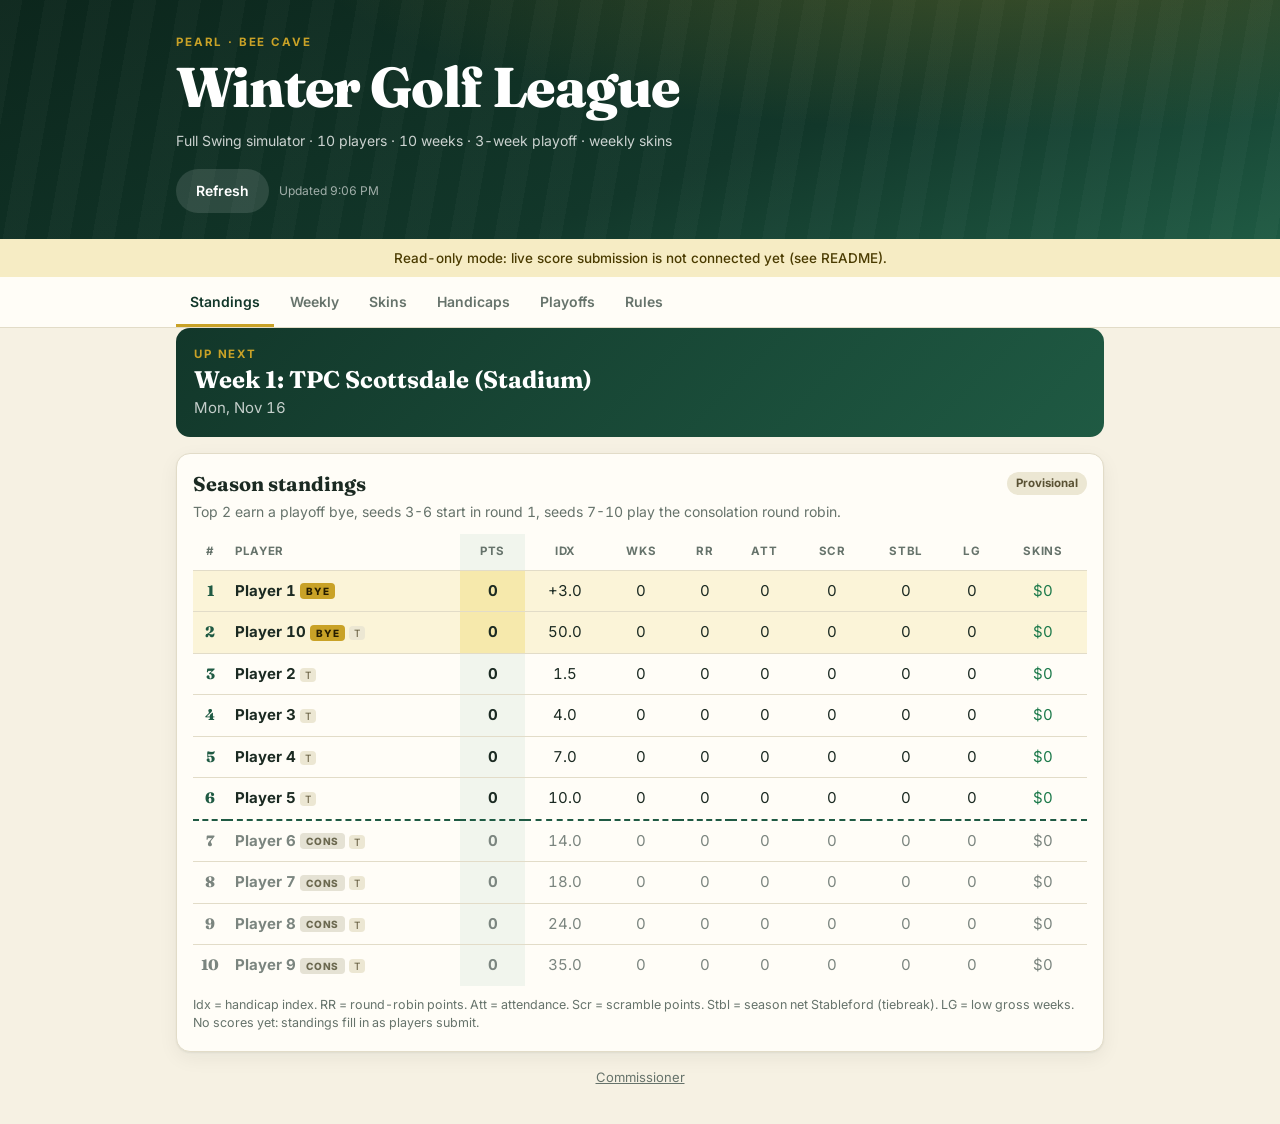
==== index.html @ 29561cce "Pearl Bee Cave Winter Golf League site Live leaderboard, player score submission, commissioner tools" ====
<!doctype html>
<html lang="en">
<head>
<meta charset="utf-8">
<meta name="viewport" content="width=device-width, initial-scale=1, viewport-fit=cover">
<meta name="theme-color" content="#12372a">
<title>Pearl Bee Cave Winter Golf League</title>
<link rel="preconnect" href="https://fonts.googleapis.com">
<link rel="preconnect" href="https://fonts.gstatic.com" crossorigin>
<link href="https://fonts.googleapis.com/css2?family=Fraunces:opsz,wght@9..144,600;9..144,800&family=Inter:wght@400;500;600;700&display=swap" rel="stylesheet">
<link rel="stylesheet" href="style.css">
</head>
<body>
<header class="hero">
  <div class="wrap">
    <div class="eyebrow">Pearl &middot; Bee Cave</div>
    <h1>Winter Golf League</h1>
    <p class="sub">Full Swing simulator &middot; 10 players &middot; 10 weeks &middot; 3-week playoff &middot; weekly skins</p>
    <div class="hero-actions">
      <a class="btn submit-link" href="submit.html" hidden>Submit a score</a>
      <button class="btn ghost" id="refresh" type="button">Refresh</button>
      <span class="stamp" id="stamp"></span>
    </div>
  </div>
</header>
<div class="banner" id="banner" hidden></div>
<nav id="tabs" class="tabs">
  <div class="wrap">
    <a href="#standings" data-tab="standings" class="on">Standings</a>
    <a href="#weekly" data-tab="weekly">Weekly</a>
    <a href="#skins" data-tab="skins">Skins</a>
    <a href="#handicaps" data-tab="handicaps">Handicaps</a>
    <a href="#playoffs" data-tab="playoffs">Playoffs</a>
    <a href="#rules" data-tab="rules">Rules</a>
  </div>
</nav>
<main class="wrap" id="view"><section class="panel"><p class="muted">Loading the leaderboard...</p></section></main>
<footer class="wrap foot">
  <a href="submit.html" class="submit-link" hidden>Submit a score</a>
  <a href="admin.html">Commissioner</a>
</footer>
<script src="config.js"></script>
<script src="engine.js"></script>
<script src="core.js"></script>
<script src="render.js"></script>
<script src="app.js"></script>
</body>
</html>
---- style.css ----
:root {
  --green-950: #0c261c;
  --green-900: #12372a;
  --green-700: #1f5a43;
  --green-500: #3d8a63;
  --green-100: #e3efe6;
  --cream: #f6f1e3;
  --paper: #fffdf7;
  --ink: #1b2a22;
  --muted: #66736b;
  --line: #e2dcc8;
  --gold: #c9a227;
  --gold-soft: #f6ecc4;
  --red: #b83a2e;
  --blue: #2a6f97;
  --pos: #1d7a4b;
  --neg: #b83a2e;
  --radius: 14px;
  --shadow: 0 1px 2px rgba(12, 38, 28, 0.06), 0 6px 20px rgba(12, 38, 28, 0.06);
}
* { box-sizing: border-box; }
html { -webkit-text-size-adjust: 100%; }
body {
  margin: 0;
  background: var(--cream);
  color: var(--ink);
  font: 15px/1.5 Inter, system-ui, -apple-system, 'Segoe UI', Roboto, sans-serif;
  font-variant-numeric: tabular-nums;
}
.wrap { max-width: 960px; margin: 0 auto; padding: 0 16px; }
a { color: var(--green-700); }
h1, h2, h3, h4 { font-family: Fraunces, Georgia, 'Times New Roman', serif; line-height: 1.15; margin: 0; }
h3 { font-size: 20px; }
h4 { font-size: 15px; margin: 18px 0 6px; font-family: Inter, system-ui, sans-serif; text-transform: uppercase; letter-spacing: 0.06em; color: var(--green-700); }
.muted { color: var(--muted); }
.fine { font-size: 12.5px; color: var(--muted); margin: 10px 0 0; }
.eyebrow { text-transform: uppercase; letter-spacing: 0.16em; font-size: 11.5px; font-weight: 700; color: var(--gold); }
[hidden] { display: none !important; }

/* hero */
.hero {
  background:
    radial-gradient(1200px 300px at 80% -20%, rgba(201, 162, 39, 0.25), transparent 60%),
    repeating-linear-gradient(100deg, rgba(255, 255, 255, 0.025) 0 22px, transparent 22px 44px),
    linear-gradient(160deg, var(--green-950), var(--green-900) 60%, var(--green-700));
  color: #fff;
  padding: 34px 0 26px;
}
.hero h1 { font-size: clamp(34px, 8vw, 56px); font-weight: 800; letter-spacing: -0.02em; margin-top: 4px; }
.hero .sub { color: rgba(255, 255, 255, 0.78); margin: 10px 0 18px; font-size: 14px; }
.hero-actions { display: flex; flex-wrap: wrap; gap: 10px; align-items: center; }
.stamp { font-size: 12px; color: rgba(255, 255, 255, 0.6); }
.btn {
  display: inline-block; border: 0; border-radius: 999px; padding: 11px 20px; font: 600 14px Inter, sans-serif;
  background: var(--gold); color: #261d00; text-decoration: none; cursor: pointer; min-height: 44px;
}
.btn:hover { filter: brightness(1.06); }
.btn:disabled { opacity: 0.6; cursor: default; }
.btn.ghost { background: rgba(255, 255, 255, 0.12); color: #fff; }
.btn.dark { background: var(--green-900); color: #fff; }
.btn.small { padding: 7px 14px; min-height: 34px; font-size: 13px; }
.banner { background: var(--gold-soft); color: #4a3b00; text-align: center; padding: 9px 16px; font-size: 13.5px; font-weight: 500; }

/* tabs */
.tabs { position: sticky; top: 0; z-index: 20; background: var(--paper); border-bottom: 1px solid var(--line); }
.tabs .wrap { display: flex; gap: 2px; overflow-x: auto; scrollbar-width: none; }
.tabs a {
  flex: 0 0 auto; padding: 14px 14px 12px; text-decoration: none; color: var(--muted); font-weight: 600; font-size: 14px;
  border-bottom: 3px solid transparent;
}
.tabs a.on { color: var(--green-900); border-bottom-color: var(--gold); }

main { padding-top: 18px; padding-bottom: 28px; }
.panel {
  background: var(--paper); border: 1px solid var(--line); border-radius: var(--radius); box-shadow: var(--shadow);
  padding: 18px 16px; margin-bottom: 16px;
}
.panel-head { display: flex; justify-content: space-between; align-items: center; gap: 10px; flex-wrap: wrap; }
.panel p.muted { margin: 6px 0 12px; font-size: 14px; }
.callout, .champ {
  background: linear-gradient(135deg, var(--green-900), var(--green-700)); color: #fff; border-radius: var(--radius);
  padding: 18px 18px; margin-bottom: 16px; display: flex; justify-content: space-between; align-items: center; gap: 14px; flex-wrap: wrap;
}
.callout h2, .champ h2 { font-size: 24px; margin: 3px 0; }
.callout .muted, .champ .muted { color: rgba(255, 255, 255, 0.75); }
.champ { background: linear-gradient(135deg, #5a4600, var(--gold)); color: #1d1500; display: block; text-align: center; }
.champ .eyebrow { color: #3b2d00; }
.champ h2 { font-size: 36px; }

.tag { display: inline-block; font-size: 11.5px; font-weight: 700; padding: 3px 9px; border-radius: 999px; background: #ece7d3; color: #5a5234; margin-left: 4px; }
.tag.gold { background: var(--gold-soft); color: #6d5400; }
.tag.green { background: var(--green-100); color: var(--green-700); }

/* tables */
.scroll { overflow-x: auto; margin: 0 -4px; padding: 0 4px; -webkit-overflow-scrolling: touch; }
table { border-collapse: collapse; width: 100%; }
.t th, .t td { padding: 9px 8px; text-align: center; white-space: nowrap; border-bottom: 1px solid var(--line); }
.t th { font-size: 11.5px; text-transform: uppercase; letter-spacing: 0.06em; color: var(--muted); font-weight: 700; }
.t .l { text-align: left; }
.t td.rk { font-family: Fraunces, serif; font-weight: 800; color: var(--green-700); width: 34px; }
.t td.pts, .t th.pts { font-weight: 700; background: rgba(61, 138, 99, 0.07); }
.t tr:last-child td { border-bottom: 0; }
.pos { color: var(--pos); } .neg { color: var(--neg); }
.t small { color: var(--muted); font-weight: 400; }
.standings tr.z-bye td { background: #fbf4d8; }
.standings tr.z-bye td.pts { background: #f6e9ac; }
.standings tr.cut td { border-bottom: 2px dashed var(--green-700); }
.standings tr.z-out td { color: #7b857f; }
.zone { font-size: 10px; font-weight: 800; letter-spacing: 0.08em; padding: 2px 6px; border-radius: 4px; vertical-align: middle; }
.zone.bye { background: var(--gold); color: #261d00; }
.zone.out { background: #e5e2d4; color: #6b684f; }
.tie { font-size: 10px; background: #ece7d3; border-radius: 4px; padding: 1px 5px; color: #5a5234; }
.hcp td, .hcp th { padding: 8px 6px; }
.hcp td.muted { color: #b7b9a9; }
tr.gold td { background: #fbf4d8; }

/* course header + chips */
.chips { display: flex; gap: 6px; overflow-x: auto; padding: 2px 2px 12px; scrollbar-width: none; }
.chip {
  flex: 0 0 auto; min-width: 38px; height: 38px; display: grid; place-items: center; border-radius: 10px; text-decoration: none;
  font-weight: 700; color: var(--muted); background: var(--paper); border: 1px solid var(--line);
}
.chip.done { color: var(--green-700); border-color: #bcd8c6; background: var(--green-100); }
.chip.gold { border-color: var(--gold); }
.chip.po { font-size: 12px; }
.chip.on { background: var(--green-900); color: #fff; border-color: var(--green-900); }
.course-head {
  display: flex; justify-content: space-between; gap: 12px; align-items: flex-start; flex-wrap: wrap;
  background: var(--paper); border: 1px solid var(--line); border-left: 6px solid var(--green-500); border-radius: var(--radius); padding: 16px; margin-bottom: 16px;
}
.course-head.major { border-left-color: var(--gold); background: linear-gradient(90deg, var(--gold-soft), var(--paper) 55%); }
.course-head h2 { font-size: 26px; margin: 3px 0; }
.course-head .note { color: var(--muted); font-size: 13.5px; }
.course-head .eyebrow { color: var(--green-700); }

/* scorecard grid */
.card { font-size: 13px; }
.card th, .card td { padding: 5px 3px; text-align: center; min-width: 27px; border-bottom: 1px solid var(--line); }
.card thead th { background: var(--green-900); color: #fff; font-size: 11px; }
.card th.who { text-align: left; min-width: 118px; white-space: nowrap; position: sticky; left: 0; background: var(--paper); z-index: 1; padding-right: 8px; }
.card thead th:first-child { text-align: left; position: sticky; left: 0; z-index: 2; }
.card th.who small { display: block; font-weight: 400; color: var(--muted); font-size: 11px; }
.card .parrow td, .card .parrow th { background: var(--green-100); font-weight: 600; font-size: 12px; color: var(--green-900); }
.card .parrow th { position: sticky; left: 0; }
.card .sub { background: #f2eedd; font-weight: 600; }
.card .sub.b { background: #e7e0c6; }
.card.mini th:first-child { text-align: left; min-width: 40px; }
.card.mini tbody th { background: var(--paper); text-align: left; position: sticky; left: 0; }
.card td span { display: inline-grid; place-items: center; min-width: 22px; height: 22px; line-height: 1; border-radius: 50%; }
.h-eagle span { background: var(--gold); color: #261d00; font-weight: 800; box-shadow: 0 0 0 2px var(--gold-soft), 0 0 0 3px var(--gold); }
.h-birdie span { background: #fff; color: var(--red); font-weight: 700; box-shadow: inset 0 0 0 2px var(--red); }
.h-par span { color: var(--ink); }
.h-bogey span { border-radius: 4px; background: #e5eef5; color: var(--blue); font-weight: 600; }
.h-dbl span { border-radius: 4px; background: #2b3a45; color: #fff; font-weight: 600; }
.h-pick span { border-radius: 4px; background: #ddd; color: #555; font-style: italic; }
.key { font-size: 12px; color: var(--muted); margin-top: 10px; display: flex; gap: 8px 14px; flex-wrap: wrap; align-items: center; }
.key > span { display: inline-flex; gap: 4px; align-items: center; }
.key span span { display: inline-grid; place-items: center; min-width: 20px; height: 20px; border-radius: 50%; font-size: 11px; }
.key .h-eagle span { box-shadow: none; }

/* skins */
.skinsholes { display: grid; grid-template-columns: repeat(9, 1fr); gap: 4px; margin-top: 12px; }
.sh { background: #f2eedd; border-radius: 8px; padding: 4px 2px; text-align: center; font-size: 10.5px; color: #8b8869; line-height: 1.2; }
.sh b { display: block; font-size: 12.5px; color: #8b8869; }
.sh.won { background: var(--gold-soft); color: #5a4600; font-weight: 600; }
.sh.won b { color: #261d00; }

/* matches / bracket */
.matches { display: grid; gap: 12px; grid-template-columns: repeat(auto-fit, minmax(240px, 1fr)); margin-top: 12px; }
.bracket { display: grid; gap: 16px; grid-template-columns: repeat(3, minmax(220px, 1fr)); overflow-x: auto; padding-bottom: 6px; margin-top: 10px; }
.bcol { display: flex; flex-direction: column; gap: 12px; justify-content: center; min-width: 220px; }
.bcol h4 { margin: 0 0 2px; } .bcol h4 small { display: block; text-transform: none; letter-spacing: 0; color: var(--muted); font-weight: 500; }
.match { border: 1px solid var(--line); border-radius: 12px; background: #fff; padding: 10px 12px; }
.match.playoff { border-top: 4px solid var(--gold); }
.match.consolation { border-top: 4px solid #b9c4bd; }
.match.bye { border-style: dashed; background: transparent; opacity: 0.85; }
.mlabel { font-size: 11px; text-transform: uppercase; letter-spacing: 0.08em; color: var(--muted); font-weight: 700; margin-bottom: 4px; }
.side { display: flex; gap: 8px; align-items: center; padding: 3px 0; }
.side .seed { width: 20px; height: 20px; display: grid; place-items: center; background: var(--green-900); color: #fff; border-radius: 50%; font-size: 11px; font-weight: 700; }
.side.win b { color: var(--green-700); } .side.win::after { content: '\2713'; color: var(--green-700); font-weight: 800; margin-left: auto; }
.side.lose { opacity: 0.5; }
.mfoot { display: flex; justify-content: space-between; gap: 8px; font-size: 12px; margin-top: 6px; color: var(--muted); }
.res { font-weight: 600; color: var(--ink); } .res.warn { color: var(--red); } .res.live { color: var(--blue); }
.strip { display: flex; gap: 2px; margin-top: 6px; }
.strip i { flex: 1; height: 8px; border-radius: 2px; background: #e5e1cf; }
.strip i.a { background: var(--green-700); } .strip i.b { background: var(--gold); }
.strokes { white-space: nowrap; }

/* pairs / hcp boxes */
.pairs { display: grid; gap: 10px; grid-template-columns: repeat(auto-fit, minmax(210px, 1fr)); }
.pair { border: 1px solid var(--line); border-radius: 12px; padding: 10px 12px; background: #fff; display: flex; gap: 6px; flex-wrap: wrap; align-items: baseline; }
.pair span { color: var(--gold); font-weight: 700; } .pair small { flex-basis: 100%; color: var(--muted); }
.hcps { display: grid; grid-template-columns: repeat(auto-fit, minmax(105px, 1fr)); gap: 8px; }
.hcpbox { background: #fff; border: 1px solid var(--line); border-radius: 12px; padding: 8px 10px; display: flex; justify-content: space-between; align-items: baseline; gap: 6px; }
.hcpbox span { font-size: 13px; color: var(--muted); overflow: hidden; text-overflow: ellipsis; white-space: nowrap; }
.hcpbox b { font-family: Fraunces, serif; font-size: 20px; color: var(--green-900); }

/* chart */
.race { margin-top: 6px; } .race svg { width: 100%; height: auto; display: block; }
.race .grid { stroke: var(--line); stroke-width: 1; } .race .axis { font-size: 11px; fill: var(--muted); }
.race .endlabel { font-size: 11px; font-weight: 700; }
.race .line { transition: opacity 0.2s; }
.race.focus .line { opacity: 0.12; } .race.focus .line.on { opacity: 1; } .race.focus .line.on polyline { stroke-width: 4; }
.legend { display: flex; flex-wrap: wrap; gap: 6px; margin-top: 10px; }
.legend button { border: 1px solid var(--line); background: #fff; border-radius: 999px; padding: 6px 11px; font: 600 12.5px Inter, sans-serif; cursor: pointer; display: inline-flex; gap: 6px; align-items: center; min-height: 34px; color: var(--ink); }
.legend button.on { background: var(--green-900); color: #fff; border-color: var(--green-900); }
.legend i { width: 10px; height: 10px; border-radius: 50%; display: inline-block; }

.prose ul { margin: 6px 0 4px; padding-left: 20px; } .prose li { margin-bottom: 5px; }
.foot { display: flex; gap: 16px; justify-content: center; padding-bottom: 36px; font-size: 13px; }
.foot a { color: var(--muted); }

/* forms (submit + admin) */
.form { display: grid; gap: 12px; }
label.f { display: grid; gap: 5px; font-weight: 600; font-size: 13px; color: var(--green-900); }
select, input[type=text], input[type=password], input[type=date], textarea {
  font: 16px Inter, sans-serif; padding: 11px 12px; border: 1px solid #cdc7b0; border-radius: 10px; background: #fff; color: var(--ink); width: 100%; min-height: 44px;
}
textarea { min-height: 80px; font-size: 13px; font-family: ui-monospace, Menlo, monospace; }
.row2 { display: grid; grid-template-columns: 1fr 1fr; gap: 10px; }
.holes { display: grid; grid-template-columns: repeat(9, 1fr); gap: 4px; }
.hole { text-align: center; }
.hole .hn { font-size: 11px; font-weight: 700; color: var(--green-700); }
.hole .hp { font-size: 10.5px; color: var(--muted); line-height: 1.1; }
.hole .dots { height: 8px; font-size: 9px; color: var(--gold); line-height: 8px; letter-spacing: 1px; }
.hole input { width: 100%; padding: 8px 0; text-align: center; font-size: 18px; font-weight: 700; min-height: 46px; border-radius: 8px; text-transform: uppercase; }
.hole input.bad { border-color: var(--red); background: #fdf0ee; }
.hole input.birdie { border-color: var(--red); } .hole input.bogey { border-color: var(--blue); }
.totals { display: grid; grid-template-columns: repeat(4, 1fr); gap: 8px; text-align: center; }
.totals div { background: var(--green-100); border-radius: 12px; padding: 8px 4px; }
.totals b { display: block; font-family: Fraunces, serif; font-size: 22px; color: var(--green-900); }
.totals span { font-size: 11px; text-transform: uppercase; letter-spacing: 0.06em; color: var(--muted); }
.msg { padding: 11px 14px; border-radius: 10px; font-size: 14px; }
.msg.ok { background: var(--green-100); color: var(--green-900); } .msg.err { background: #fdf0ee; color: var(--red); } .msg.info { background: var(--gold-soft); color: #4a3b00; }
.legend-h { font-size: 12px; color: var(--muted); }
.admin-grid { display: grid; gap: 10px; }
.teamrow { display: grid; grid-template-columns: 1fr 1fr auto; gap: 8px; align-items: center; }
.sublist { display: grid; gap: 6px; font-size: 13.5px; }
.sublist > div { display: flex; justify-content: space-between; gap: 8px; align-items: center; border-bottom: 1px dashed var(--line); padding: 6px 0; flex-wrap: wrap; }

@media (min-width: 700px) {
  .hole input { font-size: 20px; min-height: 52px; }
  .hole .hp { font-size: 11px; }
}
@media (max-width: 560px) {
  .bracket { grid-template-columns: repeat(3, 240px); }
  .course-head h2 { font-size: 22px; }
  .t th, .t td { padding: 8px 5px; }
}

.swipe { display: none; margin: 0 0 6px; }
@media (max-width: 700px) { .swipe { display: block; } }

.hole .hp span { display: block; white-space: nowrap; }
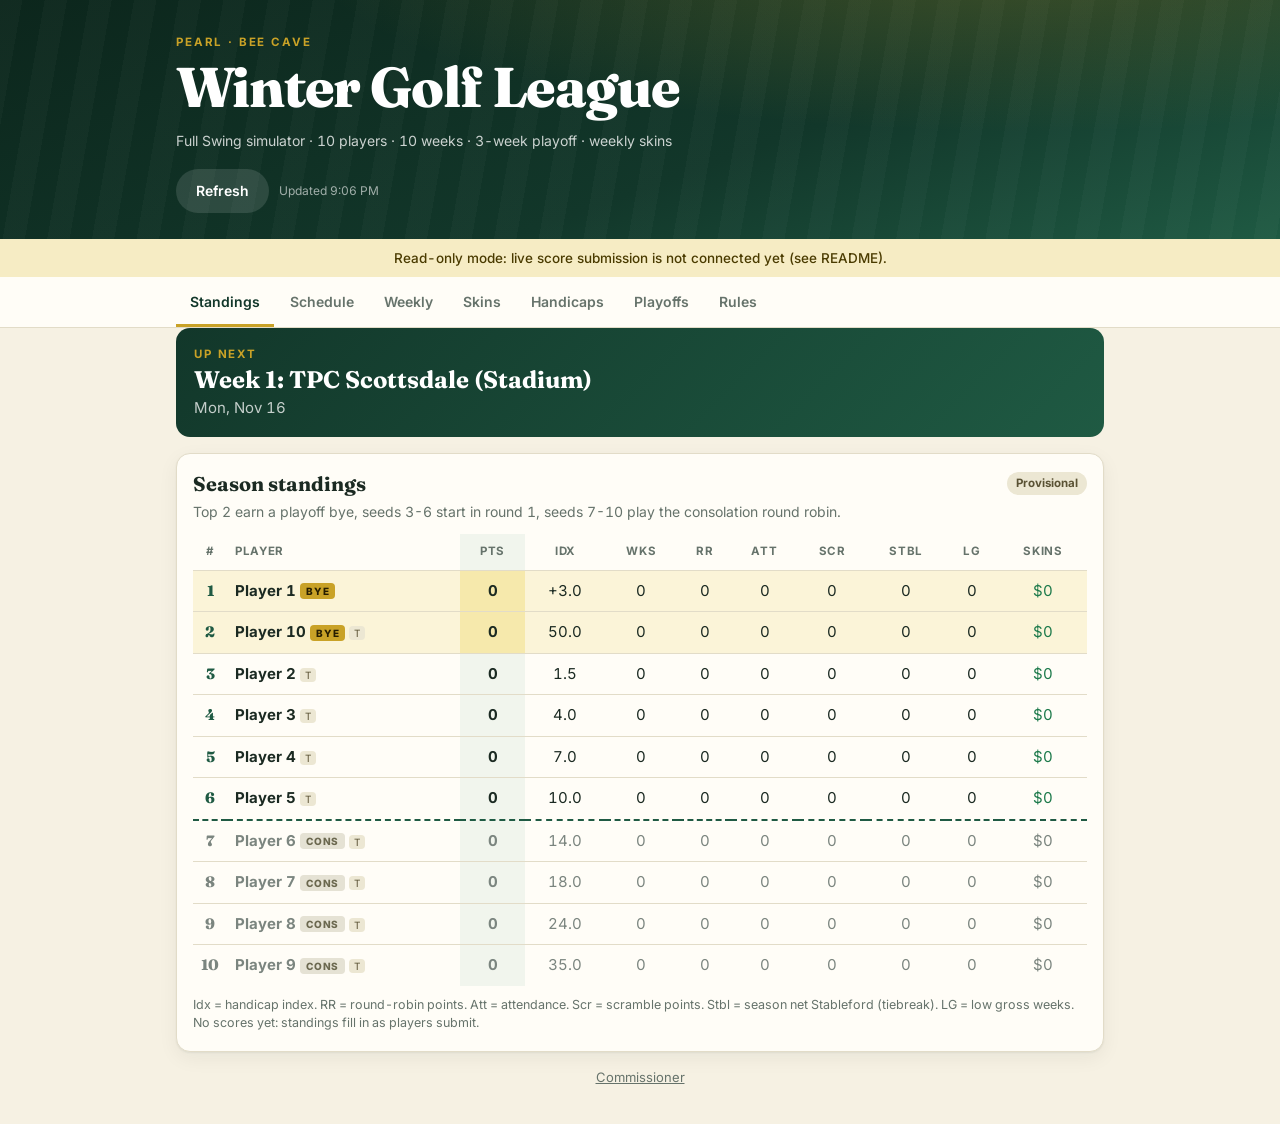
==== commit 7d795be2: "Schedule tab: flip through weeks with course, scores, position, handicap, skins and low score Co-Aut" ====
--- a/index.html
+++ b/index.html
@@ -27,6 +27,7 @@
 <nav id="tabs" class="tabs">
   <div class="wrap">
     <a href="#standings" data-tab="standings" class="on">Standings</a>
+    <a href="#schedule" data-tab="schedule">Schedule</a>
     <a href="#weekly" data-tab="weekly">Weekly</a>
     <a href="#skins" data-tab="skins">Skins</a>
     <a href="#handicaps" data-tab="handicaps">Handicaps</a>
--- a/style.css
+++ b/style.css
@@ -252,3 +252,29 @@
 @media (max-width: 700px) { .swipe { display: block; } }
 
 .hole .hp span { display: block; white-space: nowrap; }
+
+/* schedule flipper */
+.flip { display: grid; grid-template-columns: 1fr auto 1fr; gap: 8px; align-items: center; margin: 4px 0 10px; }
+.flip .btn.small { white-space: nowrap; font-size: 13px; }
+.flip .btn.small:last-child { justify-self: end; }
+.flip .btn.off { opacity: .35; pointer-events: none; }
+.flip-mid { text-align: center; line-height: 1.15; }
+.flip-mid b { display: block; font-family: 'Fraunces', serif; font-size: 18px; }
+.flip-mid small { color: var(--muted, #6b7a70); font-size: 12px; }
+.statgrid { display: grid; grid-template-columns: repeat(2, 1fr); gap: 10px; margin: 0 0 14px; }
+@media (min-width: 640px) { .statgrid { grid-template-columns: repeat(4, 1fr); } }
+.stat { background: #fff; border: 1px solid var(--line, #dfe6e1); border-radius: 14px; padding: 12px 14px; display: grid; gap: 2px; }
+.stat.gold { border-color: var(--gold, #c9a24b); background: #fffaf0; }
+.stat span { font-size: 11px; text-transform: uppercase; letter-spacing: .06em; color: var(--muted, #6b7a70); }
+.stat b { font-family: 'Fraunces', serif; font-size: 28px; line-height: 1.1; }
+.stat small { font-size: 12.5px; color: var(--muted, #6b7a70); overflow-wrap: anywhere; }
+
+.t.tight th, .t.tight td { padding: 8px 4px; font-size: 13px; white-space: nowrap; }
+.t.tight td small, .t.tight th small { display: block; font-size: 11px; color: var(--muted, #6b7a70); font-weight: 500; }
+.t.tight .tag { padding: 1px 5px; font-size: 10px; }
+.t.tight td.l { white-space: normal; max-width: 92px; }
+.t.tight th, .t.tight td { padding: 8px 2px; font-size: 12.5px; }
+.t.tight th:first-child, .t.tight td:first-child { padding-left: 0; width: 18px; }
+.t.tight td.l { max-width: 74px; }
+.t.tight .tag { display: none; }
+.t.tight td.l .tag.gold { display: inline-block; }
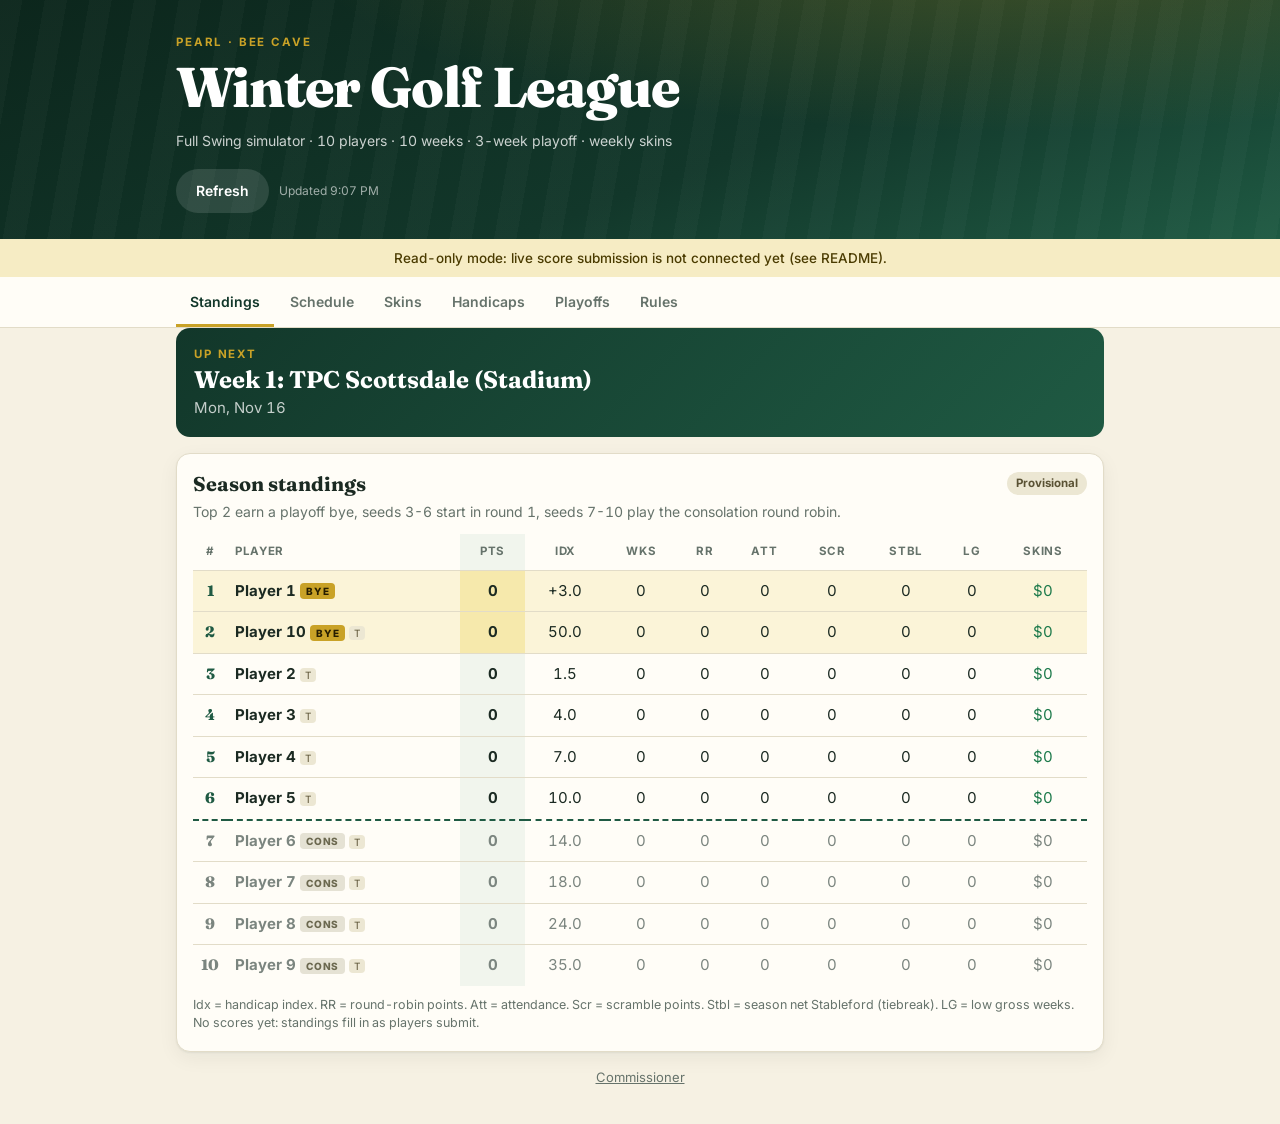
==== commit e1c93ee5: "Merge Weekly into Schedule: one tab with scorecards, old links redirect Co-Authored-By: Claude Sonne" ====
--- a/index.html
+++ b/index.html
@@ -28,7 +28,6 @@
   <div class="wrap">
     <a href="#standings" data-tab="standings" class="on">Standings</a>
     <a href="#schedule" data-tab="schedule">Schedule</a>
-    <a href="#weekly" data-tab="weekly">Weekly</a>
     <a href="#skins" data-tab="skins">Skins</a>
     <a href="#handicaps" data-tab="handicaps">Handicaps</a>
     <a href="#playoffs" data-tab="playoffs">Playoffs</a>
--- a/style.css
+++ b/style.css
@@ -278,3 +278,10 @@
 .t.tight td.l { max-width: 74px; }
 .t.tight .tag { display: none; }
 .t.tight td.l .tag.gold { display: inline-block; }
+
+/* week-to-week slide */
+@keyframes slideFromRight { from { opacity: 0; transform: translateX(36px); } to { opacity: 1; transform: none; } }
+@keyframes slideFromLeft  { from { opacity: 0; transform: translateX(-36px); } to { opacity: 1; transform: none; } }
+#view.slide-l { animation: slideFromRight .22s ease-out; }
+#view.slide-r { animation: slideFromLeft .22s ease-out; }
+@media (prefers-reduced-motion: reduce) { #view.slide-l, #view.slide-r { animation: none; } }
